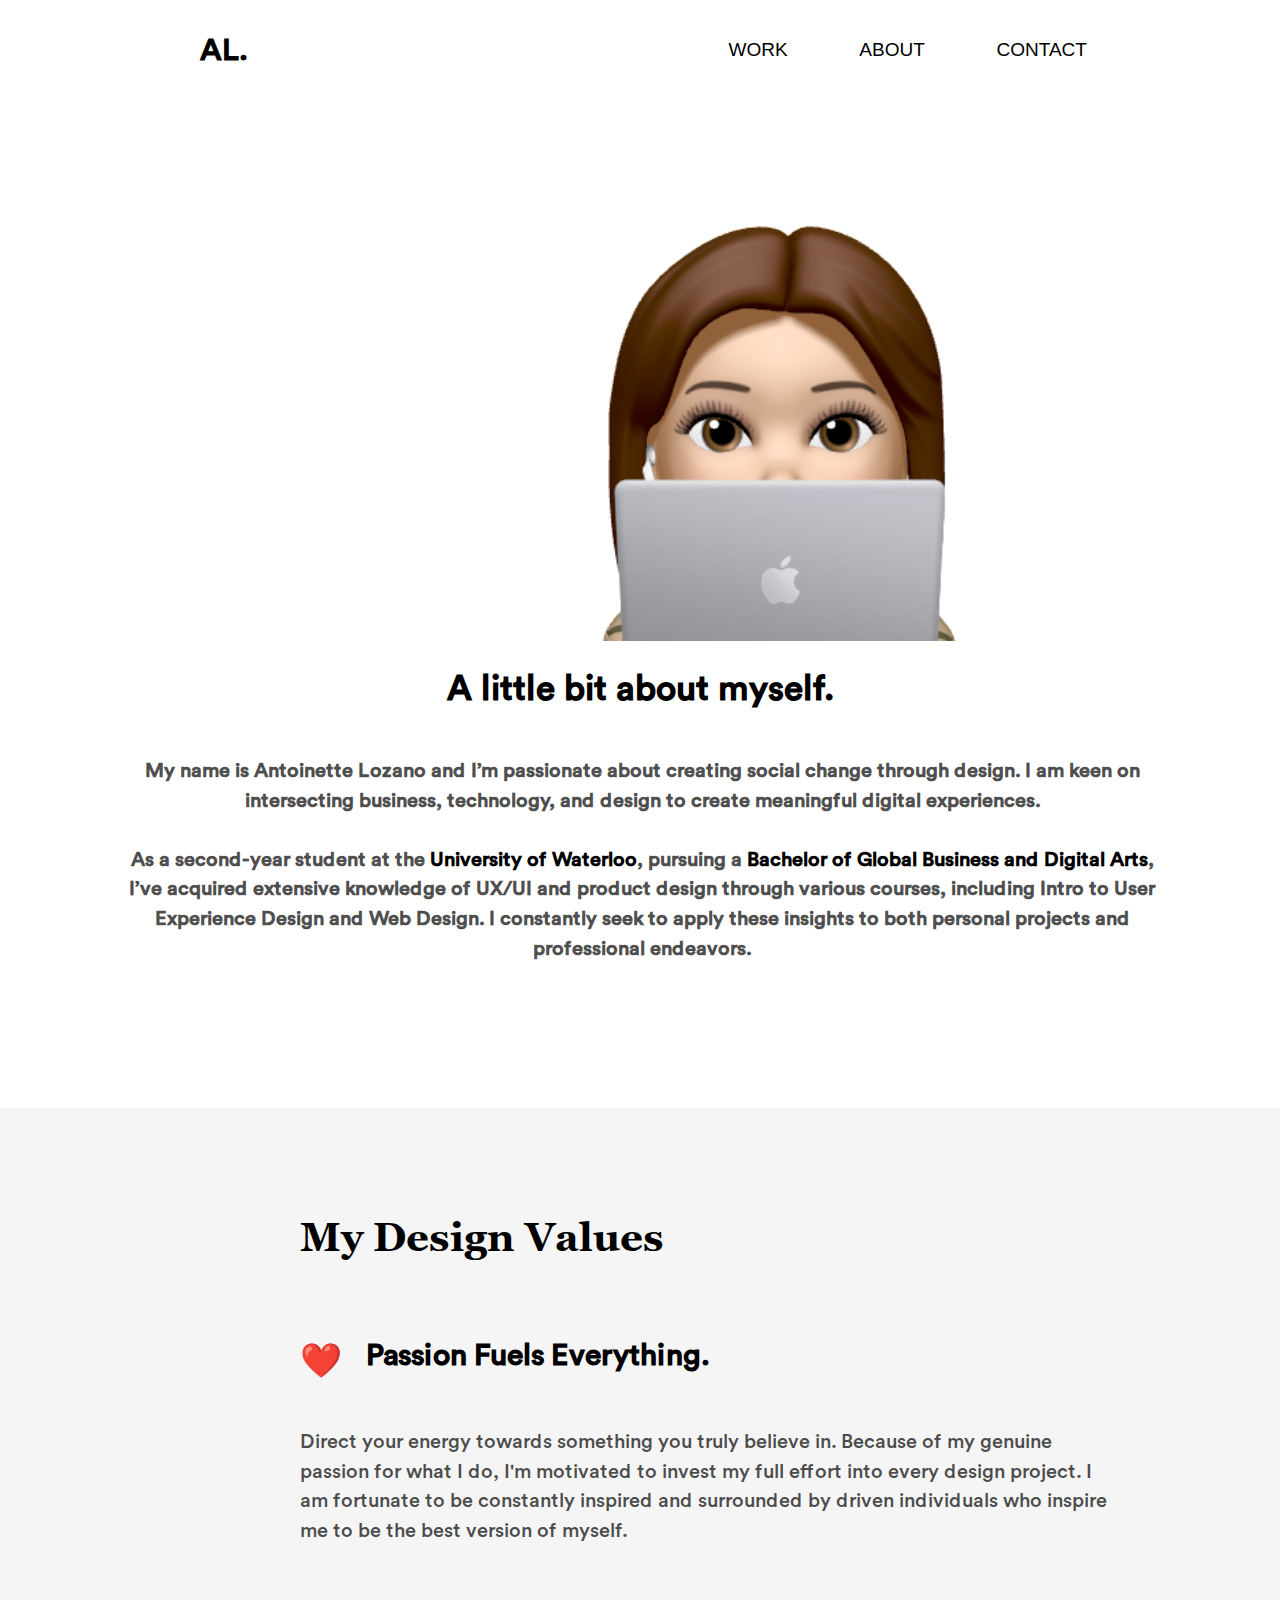
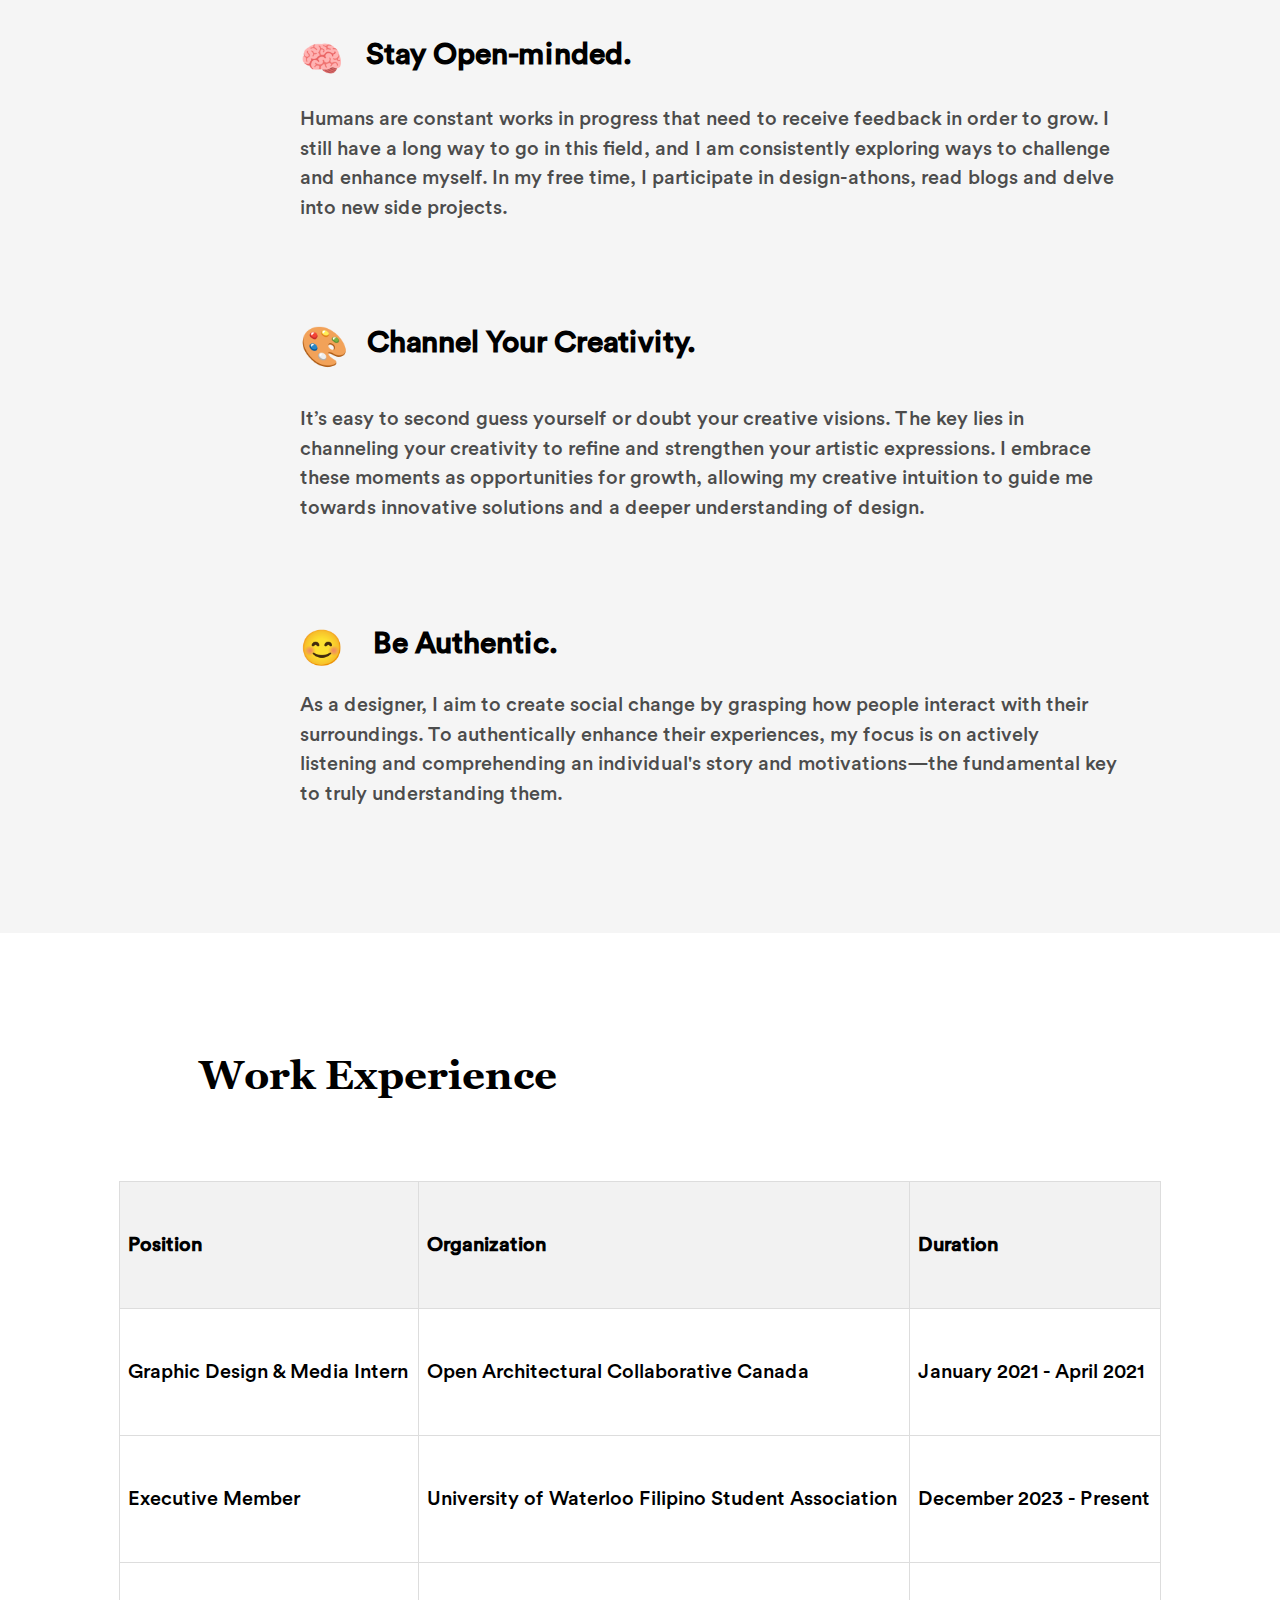
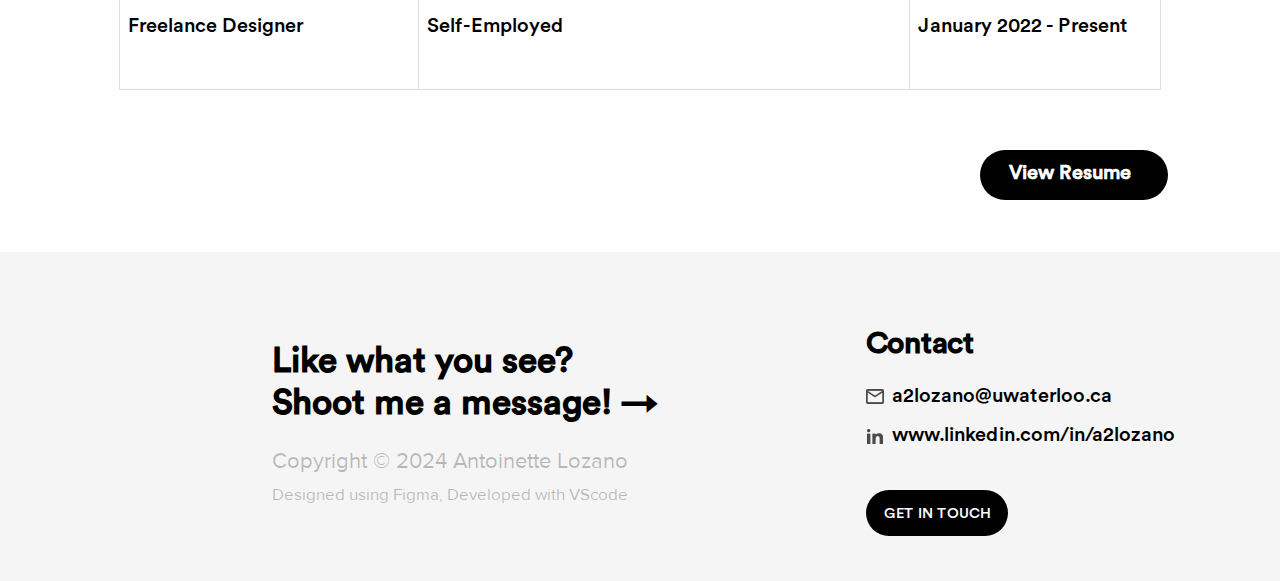
==== about.html @ 1ced9b7e "Update about.html" ====
<!DOCTYPE html>
<html>
  <head>
    <meta charset="utf-8" />
    <meta name="viewport" content="initial-scale=1, width=device-width" />

    <link rel="stylesheet" href="styles.css"/>
    </head>
  <body>
  <header>
    <b href="index.html" onclick="scrollToTop()">AL.</b>
    <div>
      <a href="index.html">WORK</a>
      <a href="about.html">ABOUT</a>
      <a href="Contact.html">CONTACT</a>
    </div>
      </header>
    <div
      style="
        position: relative;
        background-color: #fff;
        width: 100%;
        height: 3781px;
        overflow: hidden;
        text-align: left;
        font-size: 20px;
        color: #000;
        font-family: 'Circular Std';
      "
    >
    <!--Image-->
      <img
        style="
          position: absolute;
          top: 220px;
          left: 555px;
          width: 450px;
          height: 421px;
          object-fit: cover;
        "
        alt="Animoji"
        src="Animojj.png"
      />

    <!--About me Description-->
      <div
        style="
          position: absolute;
          top: 669px;
          width: 389px;
          height: 44px;
          font-weight: 700;
          font-size: 35px;
          left: 50%;
          transform: translateX(-50%); 
          text-align: center;"
        "
      >
        <b> A little bit about myself.</b
        >
      </div>
      <div
        style="
          position: absolute;
          top: 757px;
          left: calc(50% - 519px);
          line-height: 148.25%;
          text-align: center;
          display: inline-block;
          width: 1042px;
          height: 258px;
          color: rgba(0, 0, 0, 0.7);
        "
      >
        <p style="margin: 0">
  <b>My name is Antoinette Lozano and I’m passionate about creating
  social change through design. I am keen on intersecting
  business, technology, and design to create meaningful digital
  experiences.
  <br> <br> As a second-year student at the <span style="color: #000; font-weight: 700;">University of Waterloo</span>, pursuing a <span style="color: #000; font-weight: 700;">Bachelor of Global Business and Digital Arts</span>, I’ve acquired extensive knowledge of UX/UI and product design through various courses, including Intro to User Experience Design and Web Design. I constantly seek to apply these insights to both personal projects and professional endeavors. </b>
</p>

        <p style="margin: 0; font-size: 25px">
          <span style="font-weight: 500">
            <span>&nbsp;</span>
          </span>
        </p>
        <p style="margin: 0">
          <span style="font-weight: 500">
            <span>&nbsp;</span>
          </span>
        </p>
        <p style="margin: 0">
          <span style="font-weight: 500">
            <span>&nbsp;</span>
          </span>
        </p>
      </div>
      <div
        style="
          position: absolute;
          top: 1108px;
          left: 0px;
          background-color: #f5f5f5;
          width: 1440px;
          height: 1425px;
        "
      ></div>
        
    <!--My Design values-->
      <div
        style="
          position: absolute;
          top: 1214px;
          left: 300px;
          width: 649px;
          height: 45px;
          font-size: 40px;
          font-family: Georgia;
        "
      >
        <b
          style="
            position: absolute;
            top: 0px;
            left: 0px;
            display: inline-block;
            width: 649px;
          "
          >My Design Values</b
        >
      </div>
      <div
        style="
          position: absolute;
          top: 1338px;
          left: 300px;
          width: 484px;
          height: 38px;
          font-size: 30px;
        "
      >
        <div
          style="
            position: absolute;
            top: 0px;
            left: 66px;
            width: 418px;
            display: flex;
            flex-direction: row;
            align-items: center;
            justify-content: center;
          "
        >
          <b
            style="
              position: relative;
              display: inline-block;
              width: 418px;
              flex-shrink: 0;
            "
            >Passion Fuels Everything.</b
          >
        </div>
        <b
          style="
            position: absolute;
            top: 2px;
            left: 0px;
            font-size: 33.83px;
            display: inline-block;
            font-family: Georgia;
            width: 35px;
          "
          >❤️</b
        >
      </div>
      <div
        style="
          position: absolute;
          top: 1428px;
          left: 300px;
          line-height: 148.25%;
          font-weight: 500;
          color: rgba(0, 0, 0, 0.7);
          display: inline-block;
          width: 820px;
          height: 209px;
        "
      >
        Direct your energy towards something you truly believe in. Because of my
        genuine passion for what I do, I'm motivated to invest my full effort
        into every design project. I am fortunate to be constantly inspired and
        surrounded by driven individuals who inspire me to be the best version
        of myself.
      </div>
      <div
        style="
          position: absolute;
          top: 1637px;
          left: 300px;
          width: 418px;
          height: 38px;
          font-size: 30px;
        "
      >
        <div
          style="
            position: absolute;
            top: 0px;
            left: 65px;
            width: 353px;
            display: flex;
            flex-direction: row;
            align-items: center;
            justify-content: center;
          "
        >
          <b
            style="
              position: relative;
              display: inline-block;
              width: 351px;
              flex-shrink: 0;
            "
            >Stay Open-minded.</b
          >
        </div>
        <b
          style="
            position: absolute;
            top: 1px;
            left: 0px;
            font-size: 35px;
            display: inline-block;
            font-family: Georgia;
            width: 36px;
          "
          >🧠</b
        >
      </div>
      <div
        style="
          position: absolute;
          top: 1705px;
          left: 300px;
          line-height: 148.25%;
          font-weight: 500;
          color: rgba(0, 0, 0, 0.7);
          display: inline-block;
          width: 840px;
          height: 112px;
        "
      >
        Humans are constant works in progress that need to receive feedback in
        order to grow. I still have a long way to go in this field, and I am
        consistently exploring ways to challenge and enhance myself. In my free
        time, I participate in design-athons, read blogs and delve into new side
        projects.
      </div>
      <div
        style="
          position: absolute;
          top: 1925px;
          left: 366px;
          width: 459px;
          display: flex;
          flex-direction: row;
          align-items: center;
          justify-content: center;
          font-size: 30px;
        "
      >
        <b
          style="
            position: relative;
            display: inline-block;
            width: 457px;
            flex-shrink: 0;
          "
          >Channel Your Creativity.</b
        >
      </div>
      <b
        style="
          position: absolute;
          top: 1924px;
          left: 300px;
          font-size: 39px;
          display: inline-block;
          font-family: Georgia;
          width: 40px;
        "
        >🎨</b
      >
      <div
        style="
          position: absolute;
          top: 2005px;
          left: 300px;
          line-height: 148.25%;
          font-weight: 500;
          color: rgba(0, 0, 0, 0.7);
          display: inline-block;
          width: 820px;
          height: 160px;
        "
      >
        It’s easy to second guess yourself or doubt your creative visions. The
        key lies in channeling your creativity to refine and strengthen your
        artistic expressions. I embrace these moments as opportunities for
        growth, allowing my creative intuition to guide me towards innovative
        solutions and a deeper understanding of design.
      </div>
      <div
        style="
          position: absolute;
          top: 2291px;
          left: 300px;
          line-height: 148.25%;
          font-weight: 500;
          color: rgba(0, 0, 0, 0.7);
          display: inline-block;
          width: 820px;
          height: 110px;
        "
      >
        As a designer, I aim to create social change by grasping how people
        interact with their surroundings. To authentically enhance their
        experiences, my focus is on actively listening and comprehending an
        individual's story and motivations—the fundamental key to truly
        understanding them.
      </div>
      <div
        style="
          position: absolute;
          top: 2226px;
          left: 300px;
          width: 382px;
          height: 38px;
          font-size: 30px;
        "
      >
        <div
          style="
            position: absolute;
            top: 0px;
            left: 67px;
            width: 315px;
            height: 38px;
          "
        >
          <b style="position: absolute; top: 0px; left: 5.5px">Be Authentic.</b>
        </div>
        <b
          style="
            position: absolute;
            top: 1px;
            left: 0px;
            font-size: 35px;
            display: inline-block;
            font-family: Georgia;
            width: 36px;
          "
          >😊</b
        >
      </div>
        
<!--Table/experience-->
      <div
        style="
          position: absolute;
          top: 2652px;
          left: 199px;
          width: 649px;
          height: 45px;
          font-size: 40px;
          font-family: Georgia;
        "
      >
        <b
          style="
            position: absolute;
            top: 0px;
            left: 0px;
            display: inline-block;
            width: 649px;
          "
          >Work Experience</b
        >
      </div>
        <title>Experience Table</title>
  <style>
     body {
      position: relative; 
    }

    table {
      width: 1042px; 
      height: 509px; 
      border-collapse: collapse;
      margin-top: 2781px; 
      margin-left: auto;
      margin-right: auto;
    }

    th, td {
      border: 1px solid #dddddd;
      text-align: left;
      padding: 8px;
    }

    th {
      background-color: #f2f2f2;
    }

    .resume-button {
      position: absolute;
      top: 3350px; 
      left: 980px;
      width: 230px;
      height: 50px;
      font-size: 30px;
      color: #fff;
    }

    .resume-button-inner {
      position: absolute;
      top: 0px;
      left: 0px;
      border-radius: 25px;
      background-color: #000;
      width: 188px;
      height: 50px;
    }
  </style>
  <table>
    <tr>
      <th>Position</th>
      <th>Organization</th>
      <th>Duration</th>
    </tr>
    <tr>
      <td>Graphic Design & Media Intern</td>
      <td>Open Architectural Collaborative Canada</td>
      <td>January 2021 - April 2021</td>
    </tr>
    <tr>
      <td>Executive Member</td>
      <td> University of Waterloo Filipino Student Association</td>
      <td>December 2023 - Present</td>
    </tr>
    <tr>
      <td>Freelance Designer</td>
      <td>Self-Employed</td>
      <td>January 2022 - Present</td>
    </tr>
  </table>

<div class="resume-button">
  <div class="resume-button-inner"></div>
  <a href="https://drive.google.com/file/d/12LQ0RFKSSalfNZ6m925VunMQhK-v7LQY/view?usp=sharing" style="position: absolute; font-size: 20px; top: 11px; left: 29px; text-decoration: none; color: inherit;">
    <b>View Resume</b>
  </a>
</div>
    
    
 
<!--Footer--> 
     <div
        style="
          position: absolute;
          top: 3452px;
          left: 0px;
          background-color: #f5f5f5;
          width: 1440px;
          height: 329px;
        "
      ></div>
      <!--Contact-->
      <div
        style="
          position: absolute;
          top: 3526px;
          left: 866px;
          width: 113px;
          height: 38px;
          font-size: 30px;
        "
      >
        <b style="position: absolute; top: 0px; left: 0px">Contact</b>
      </div>
      <!--Description-->
      
      <b style="position: absolute; top: 3541px; left: 272px; font-size: 35px">
        <p style="margin: 0">Like what you see?</p>
        <p style="margin: 0">Shoot me a message! →</p>
      </b>
      
      <!--Get in touch-->
      <div
        style="
          position: absolute;
          top: 3690.41px;
          left: 866px;
          width: 142.38px;
          height: 46px;
          text-align: center;
          font-size: 14.6px;
          color: #fff;
        "
      >
        <div
          style="
            position: absolute;
            top: 0px;
            left: 0px;
            border-radius: 23px;
            background-color: #000;
            width: 142.38px;
            height: 46px;
          "
        ></div>
        <div
          style="
            position: absolute;
            top: 12.41px;
            left: 0px;
            line-height: 148.25%;
            font-weight: 500;
            display: inline-block;
            width: 142.38px;
            height: 21.17px;
            cursor: pointer;
          "
          id="gETINTOUCH"
          onclick="window.location.href='./Contact.html'" 
        >
          GET IN TOUCH
        </div>
          
      </div>
      <div
        style="
          position: absolute;
          top: 3645px;
          left: 272px;
          width: 358.47px;
          height: 32px;
          font-size: 21.8px;
          color: rgba(0, 0, 0, 0.25);
          font-family: 'Proxima Nova';
        "
      >

        <div
          style="position: absolute; top: 0px; left: 0px; line-height: 148.25%"
        >
          Copyright © 2024 Antoinette Lozano
          <br>
          <span style="font-size: 17px;">Designed using Figma, Developed with VScode</span>
        </div>

      </div>

      <div
        style="
          position: absolute;
          top: 3616px; 
          left: 867px;
          width: 301px;
          height: 40px;
          color: rgba(0, 0, 0, 0.7);
        "
      >
        <div
          style="
            position: absolute;
            top: 0px;
            left: 0px;
            width: 301px;
            height: 40px;
          "
        >
          <div
            style="
              position: absolute;
              top: 0px;
              left: 25px;
              line-height: 198.25%;
              font-weight: 500;
            "
          >
              
            <!--Linkedin link-->
            <a href="https://www.linkedin.com/in/a2lozano" target="_blank" class="linkedin-link" style="color: black; text-decoration: none;">www.linkedin.com/in/a2lozano</a>
          </div>
          <img
            style="
              position: absolute;
              height: 37.5%;
              width: 5.32%;
              top: 32.5%;
              right: 94.68%;
              bottom: 30%;
              left: 0%;
              max-width: 100%;
              overflow: hidden;
              max-height: 100%;
              object-fit: cover;
            "
            alt="Linkedin Icon"
            src="LinkedIn.png"
          />
        </div>
      </div>
      <div
        style="
          position: absolute;
          top: 3577px;
          left: 866px;
          width: 244px;
          height: 39px;
          color: rgba(0, 0, 0, 0.7);
        "
      >
        <div
          style="
            position: absolute;
            top: 0px;
            left: 0px;
            width: 244px;
            height: 39px;
          "
        >
          <div
            style="
              position: absolute;
              top: 0px;
              left: 26px;
              line-height: 198.25%;
              font-weight: 500;
              display: inline-block;
              width: 218px;
              height: 39px;
            "
          >
        <!--Email link-->
        <p style="margin: 0"><a href="mailto:a2lozano@uwaterloo.ca" class="email-link" style="color: black; text-decoration: none;">a2lozano@uwaterloo.ca</a></p>

          </div>
          <img
            style="
              position: absolute;
              height: 38.46%;
              width: 7.38%;
              top: 30.77%;
              right: 92.62%;
              bottom: 30.77%;
              left: 0%;
              max-width: 100%;
              overflow: hidden;
              max-height: 100%;
              object-fit: cover;
            "
            alt="Email Icon"
            src="Mail.png"
          />
        </div>
      </div>
    </div>     
  </body>
</html>
---- styles.css ----
@font-face {
  font-family: 'Circular Std';
  src: url('Fonts/CircularStd.ttf') format('truetype');
}

@font-face {
  font-family: 'Georgia';
  src: url('Fonts/Georgia.ttf') format('truetype');
}

 @font-face {
  font-family: 'Proxima Nova';
  src: url('Fonts/Proxima nova.ttf') format('truetype');
}

 @font-face {
  font-family: 'Circular Std-bold';
  src: url('Fonts/CircularStd.ttf') format('truetype');
}

body {
  margin: 0;
  line-height: normal;
}

.desktop-6 {
  position: relative;
  background-color: #fff;
  width: 100%;
  height: 2771px;
  overflow: hidden;
  text-align: left;
  font-size: 19.05px;
  color: #fff;
  font-family: 'Circular Std';
}

header {
  position: fixed;
  top: 0;
  left: 0;
  width: 100%;
  height: 100px;
  background-color: #fff;
  z-index: 1000;
  display: flex;
  align-items: center;
  justify-content: space-between;
  padding: 0px 50px;
  margin-bottom: 20px;
}

header a {
  font-family: Helvetica;
  font-size: 19.05px;
  margin-right: 243px;
  color: #000;
  text-decoration: none;
  cursor: pointer;
}

header a:hover {
  color: #777; 
}

header b {
  font-family: Circular Std;
  font-size: 30.48px;
  margin-left: 150px;
  color: #000;
  text-decoration: none;
  cursor: pointer;
}

.content {
  margin-top: 0px; 
}


header a:not(:last-child) {
  margin-right: 67.57px;
}
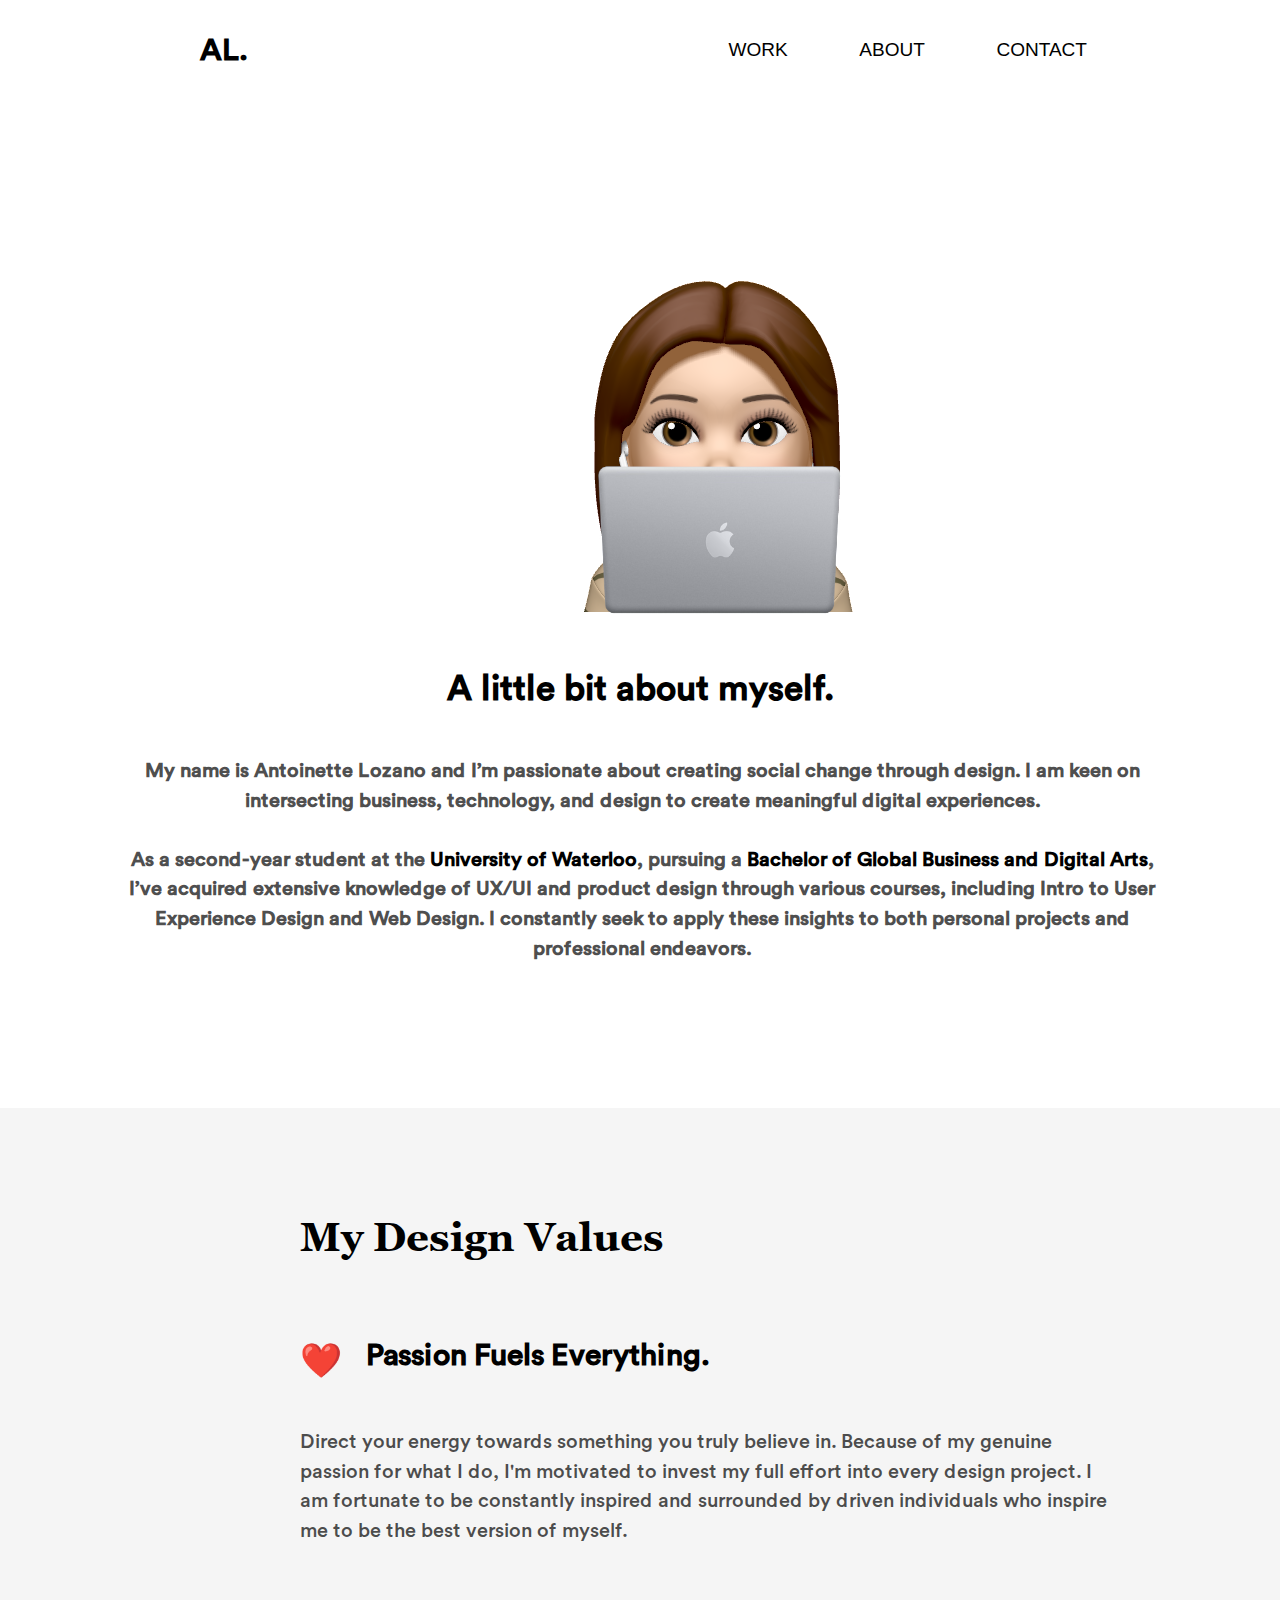
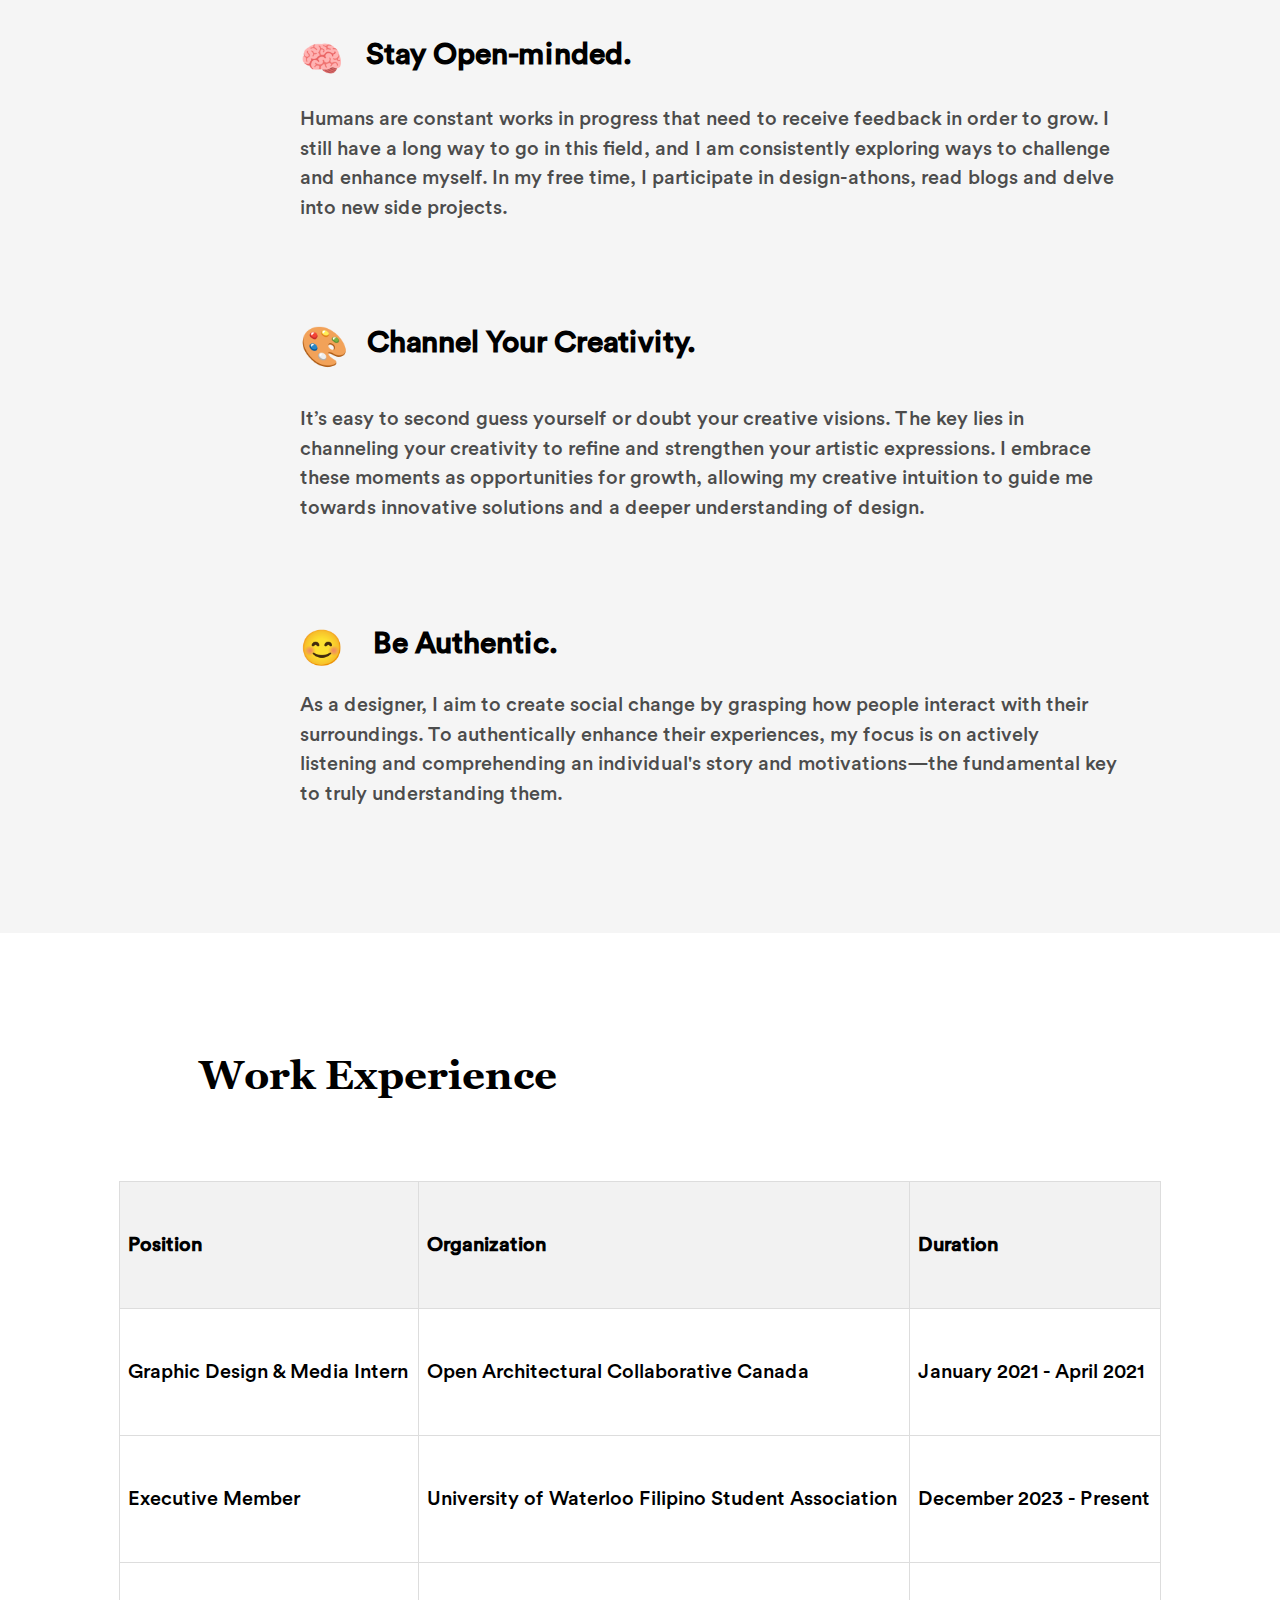
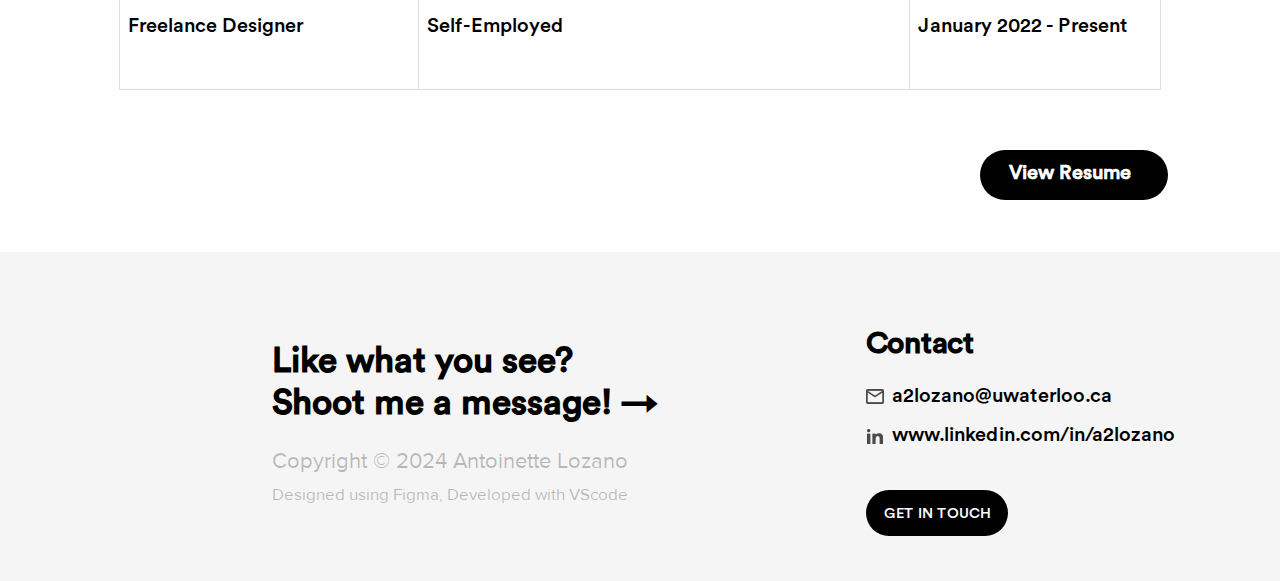
==== commit 64b6bdf4: "Update about.html" ====
--- a/about.html
+++ b/about.html
@@ -34,7 +34,7 @@
           position: absolute;
           top: 220px;
           left: 555px;
-          width: 450px;
+          width: 329px;
           height: 421px;
           object-fit: cover;
         "
@@ -56,8 +56,7 @@
           text-align: center;"
         "
       >
-        <b> A little bit about myself.</b
-        >
+        <b> A little bit about myself.</b>
       </div>
       <div
         style="
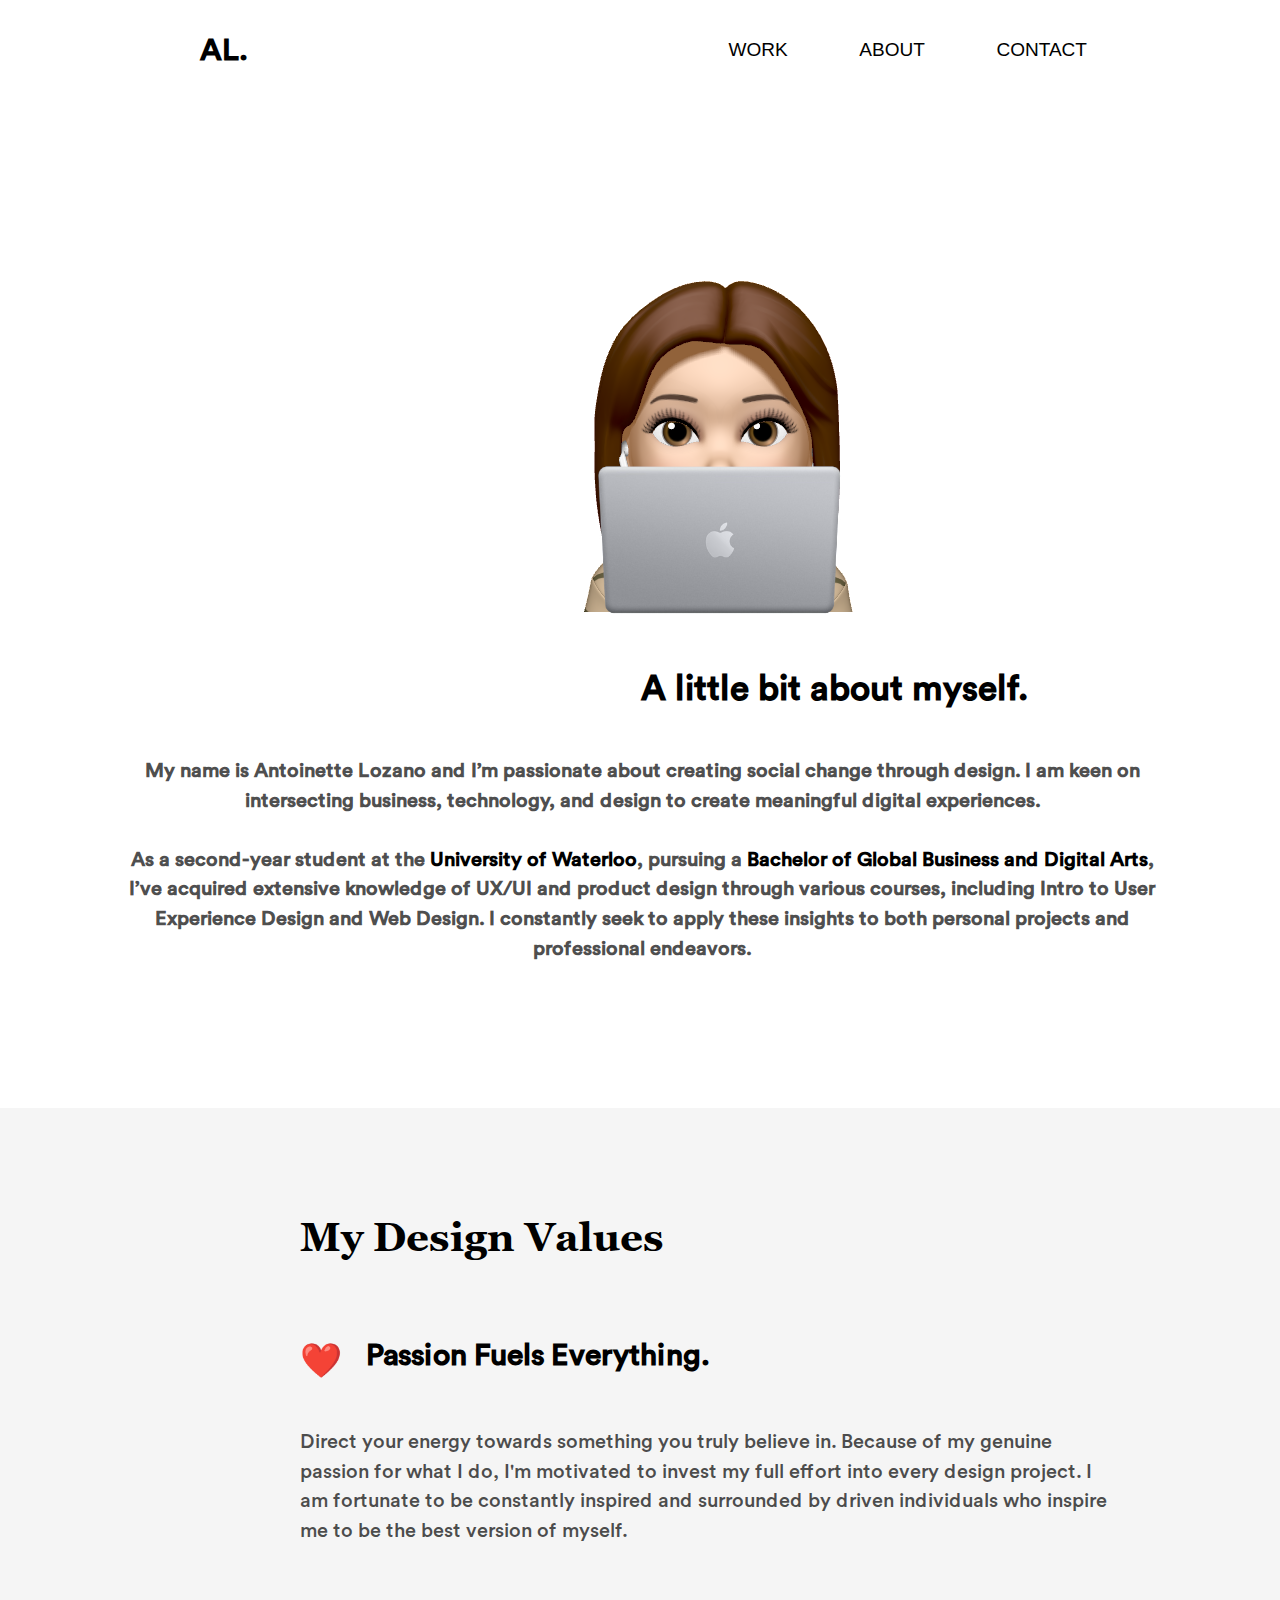
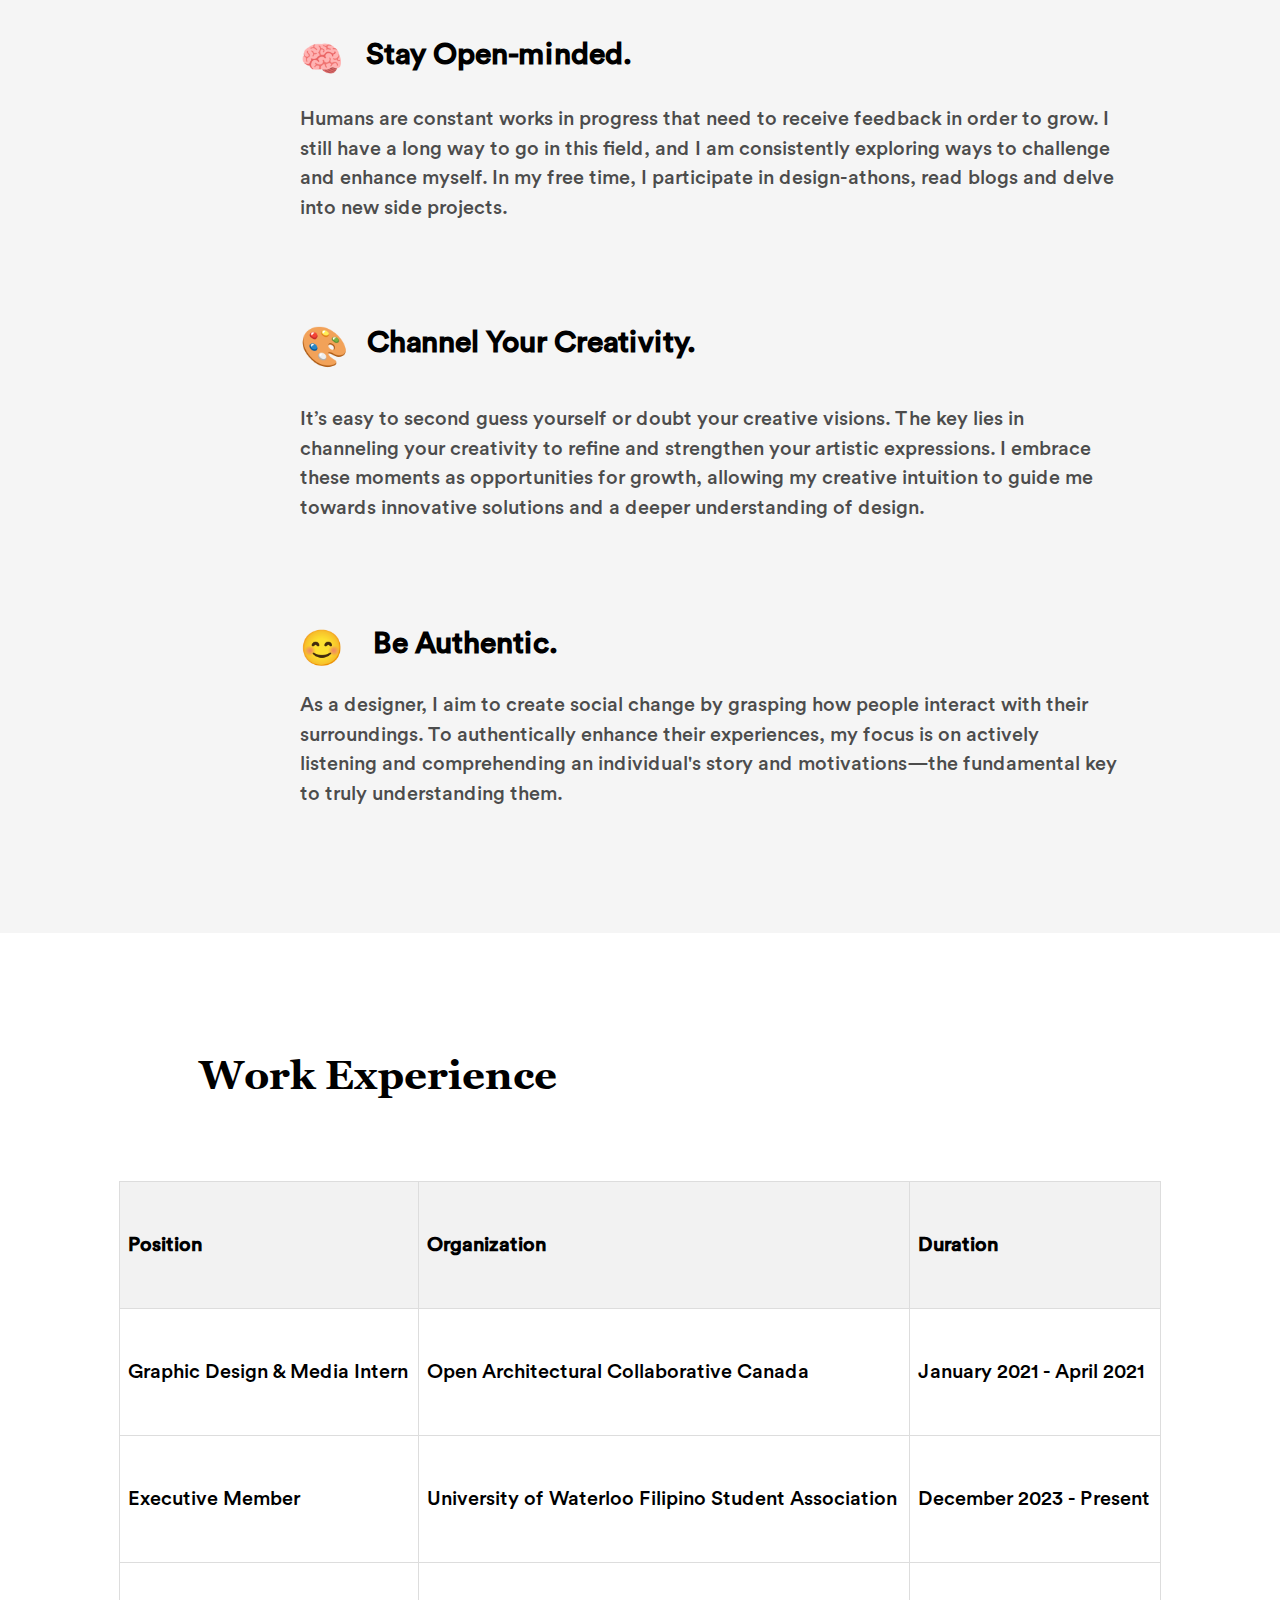
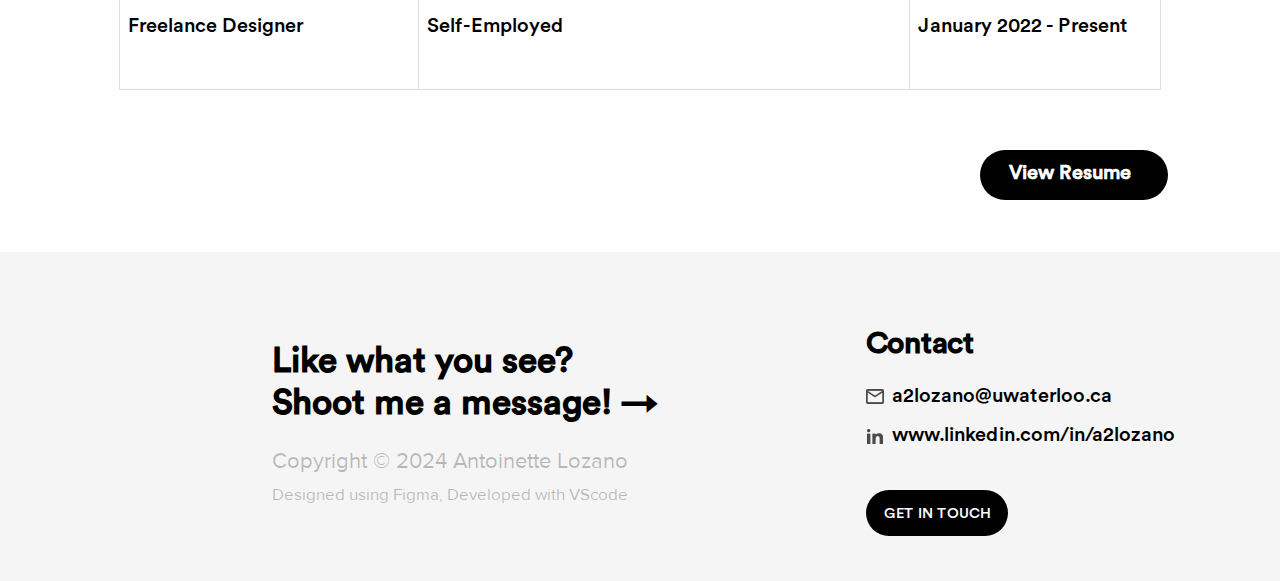
==== commit f637fd32: "Update about.html" ====
--- a/about.html
+++ b/about.html
@@ -52,10 +52,10 @@
           font-weight: 700;
           font-size: 35px;
           left: 50%;
-          transform: translateX(-50%); 
-          text-align: center;"
-        "
-      >
+          transform: translateX(-50%, -50%); 
+          text-align: center;
+          white-space: nowrap;"
+      > 
         <b> A little bit about myself.</b>
       </div>
       <div
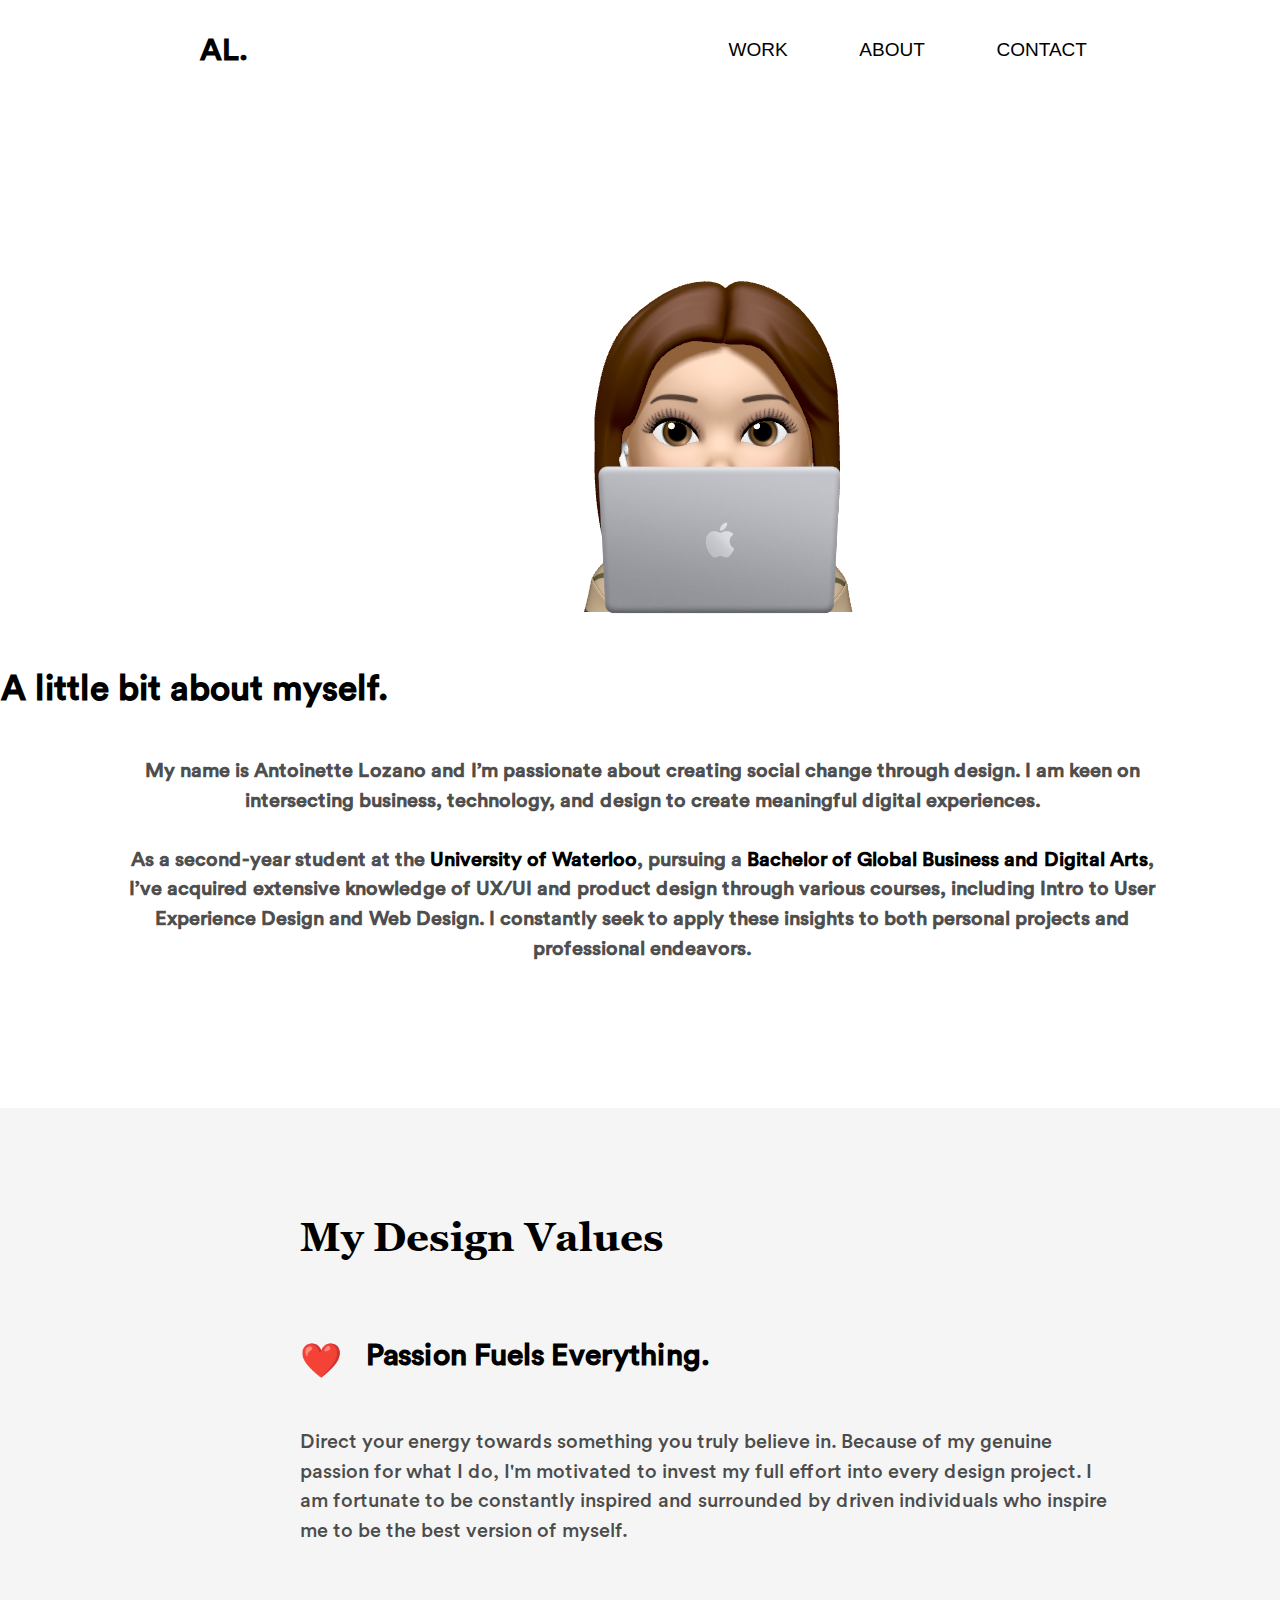
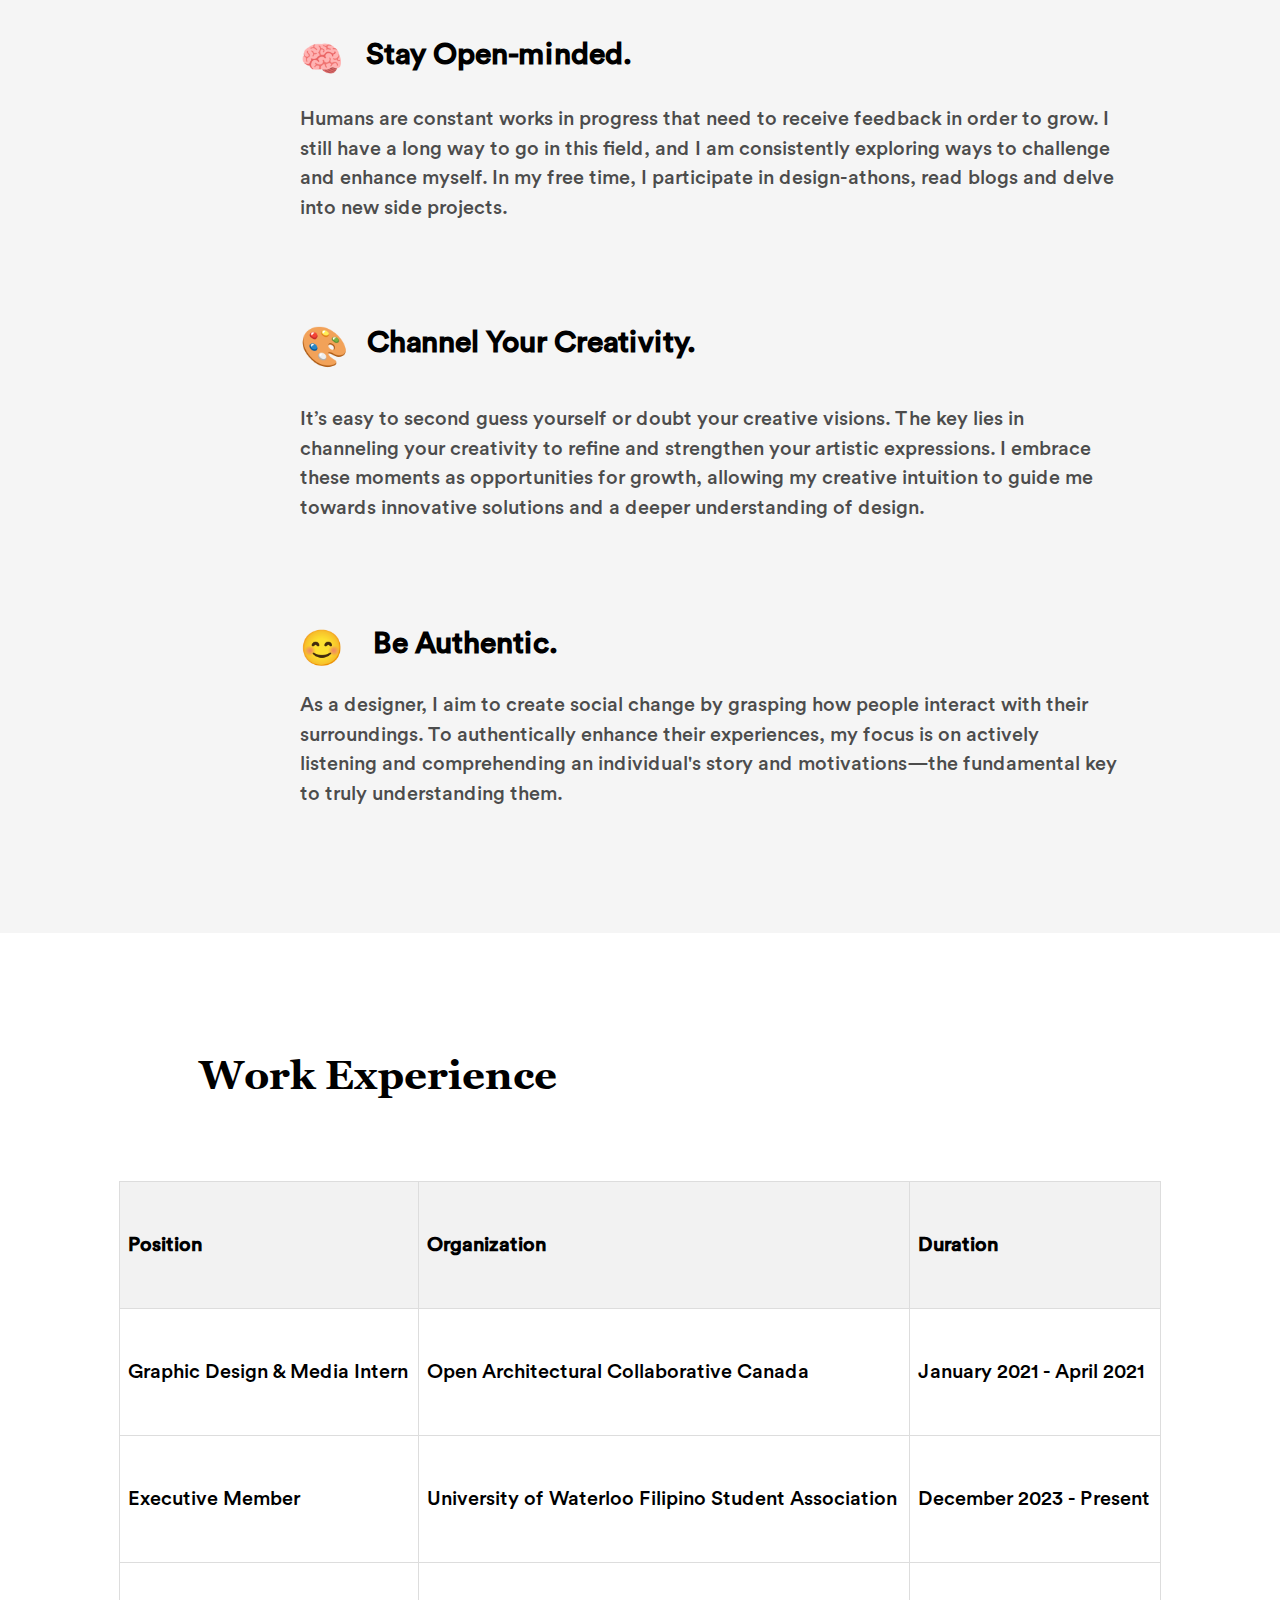
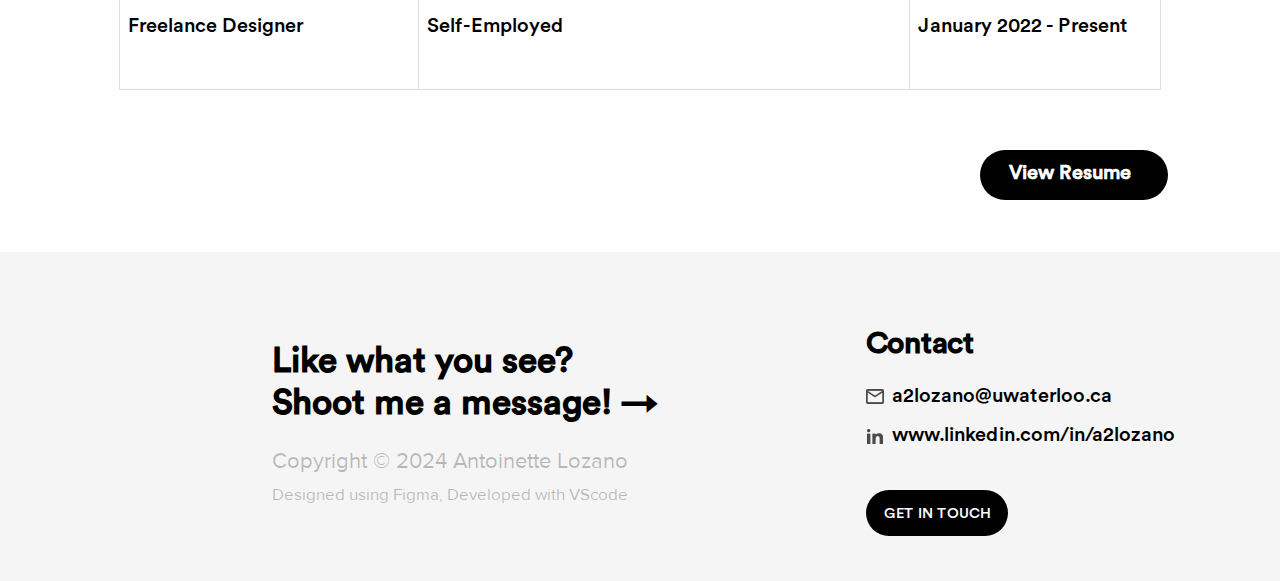
==== commit dcf90237: "Update about.html" ====
--- a/about.html
+++ b/about.html
@@ -51,10 +51,10 @@
           height: 44px;
           font-weight: 700;
           font-size: 35px;
-          left: 50%;
           transform: translateX(-50%, -50%); 
           text-align: center;
           white-space: nowrap;"
+          
       > 
         <b> A little bit about myself.</b>
       </div>
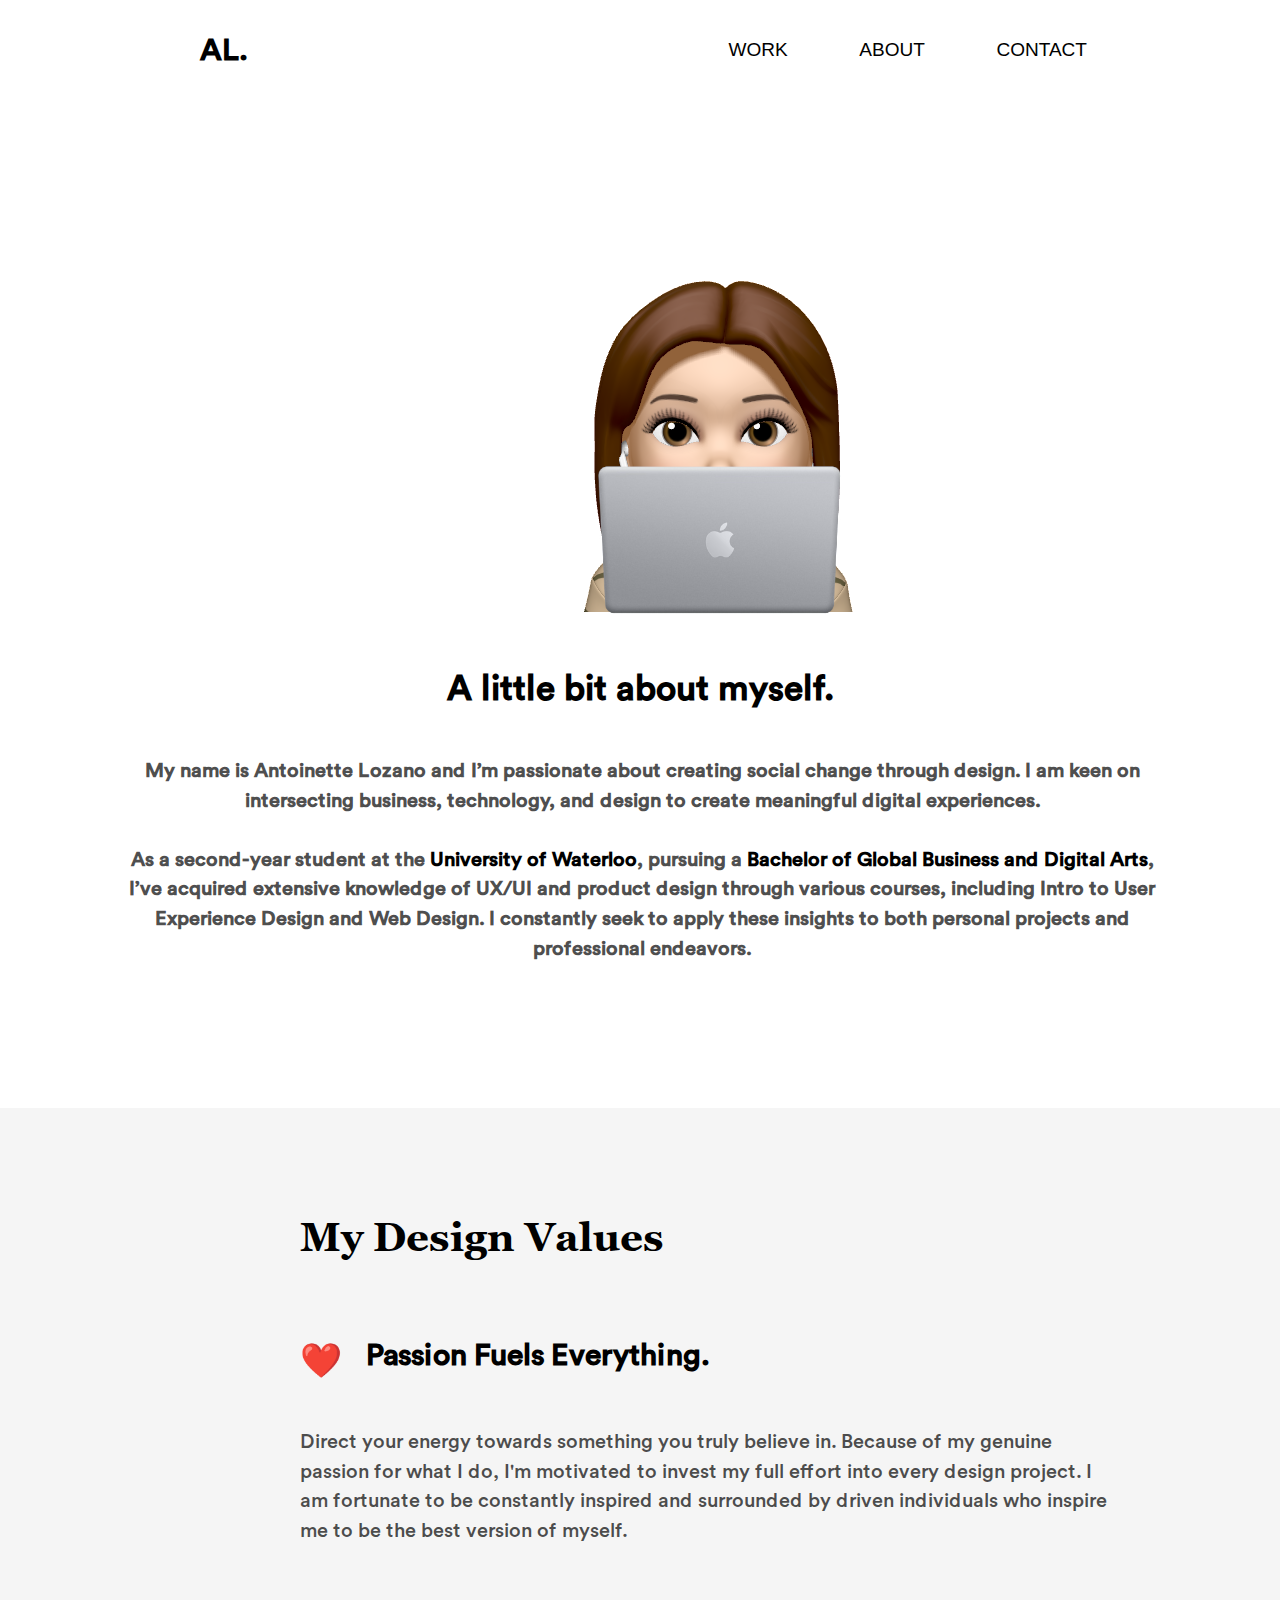
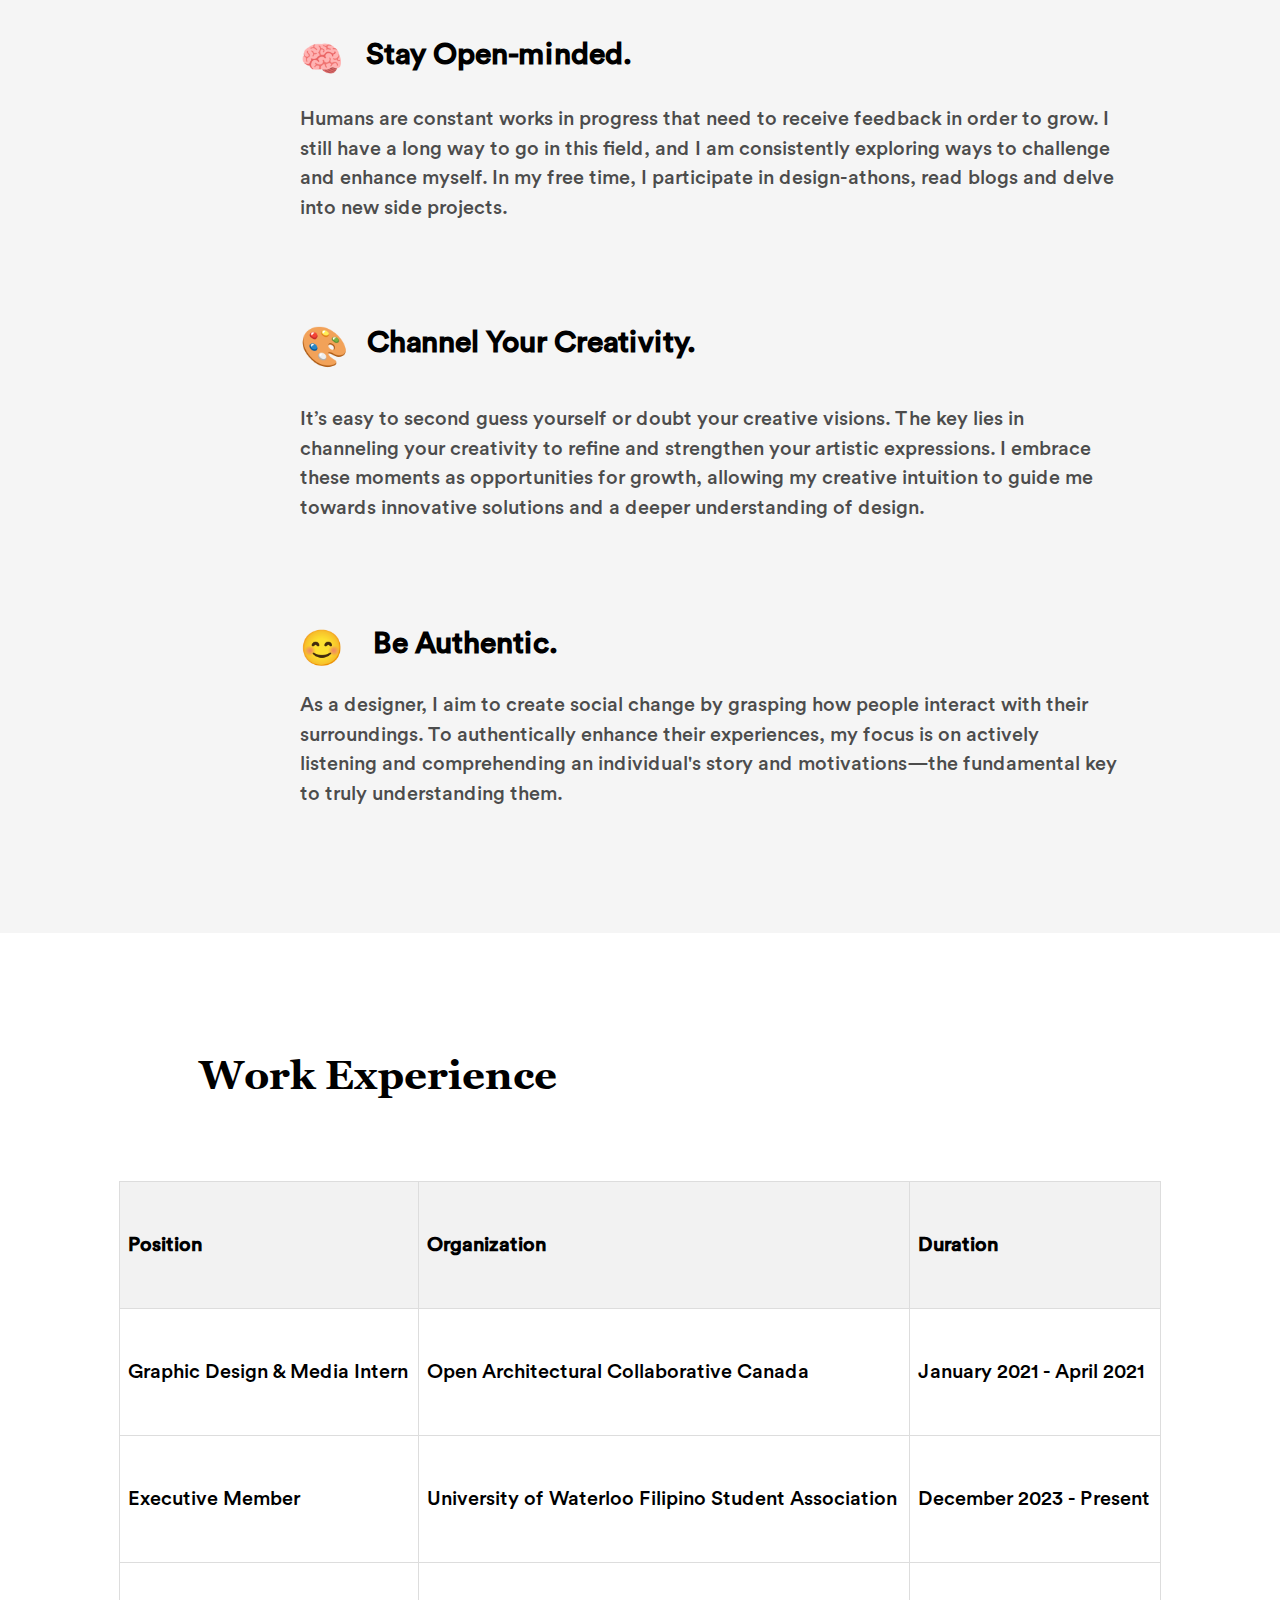
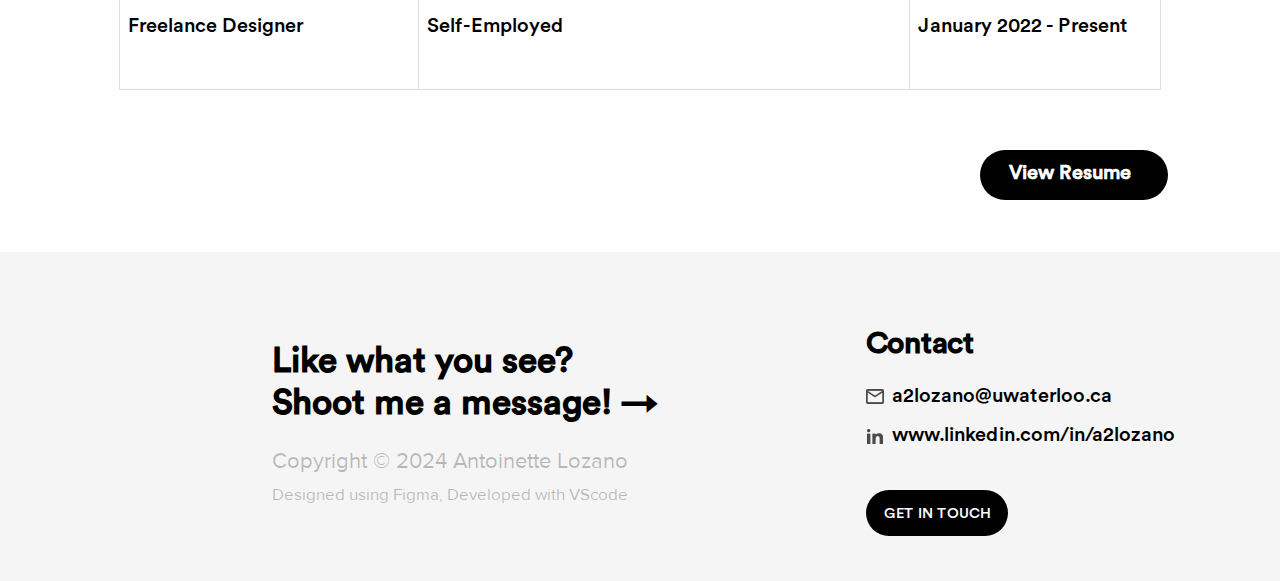
==== commit f3e12767: "Update about.html" ====
--- a/about.html
+++ b/about.html
@@ -53,7 +53,9 @@
           font-size: 35px;
           transform: translateX(-50%, -50%); 
           text-align: center;
-          white-space: nowrap;"
+          white-space: nowrap;
+          left: 50%; 
+          transform: translateX(-50%);"
           
       > 
         <b> A little bit about myself.</b>
